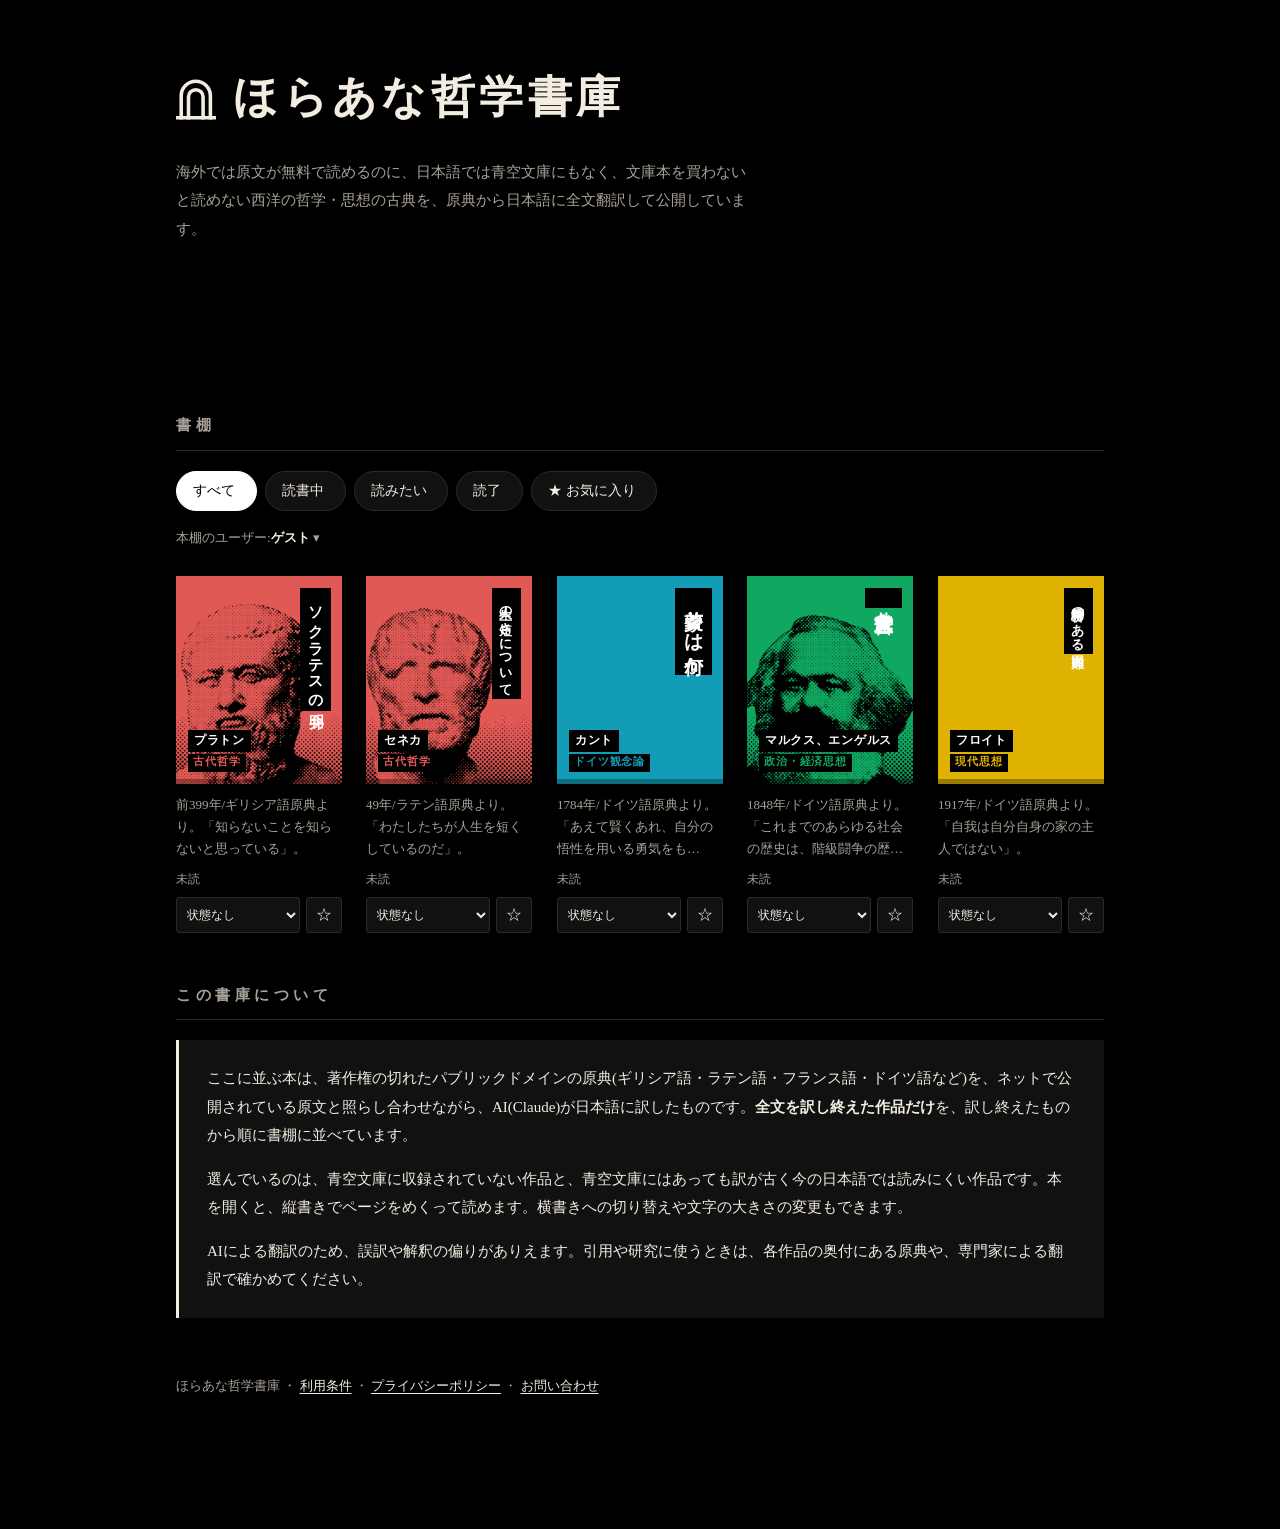
==== index.html @ 6dc2e008 "Merge pull request #27 from Dr-sakamoto/claude/publish-seneca-brevitate セネカ『人生の短さについて』(全訳)を追加" ====
<!DOCTYPE html>
<html lang="ja">

<head>
    <meta charset="UTF-8">
    <meta http-equiv="Content-Security-Policy" content="default-src 'self'; script-src 'self' https://static.cloudflareinsights.com; style-src 'self' https://fonts.googleapis.com; font-src https://fonts.gstatic.com; img-src 'self' data:; connect-src 'self' https://cloudflareinsights.com https://static.cloudflareinsights.com; object-src 'none'; base-uri 'self'; form-action 'none'">
    <meta name="referrer" content="strict-origin-when-cross-origin">
    <meta name="viewport" content="width=device-width, initial-scale=1">
    <title>ほらあな哲学書庫|西洋哲学の古典を全文日本語訳で無料公開</title>
    <meta name="description" content="カント「啓蒙とは何か」、フロイト「精神分析のある困難」など、青空文庫にない西洋哲学の古典を原典から日本語に全文翻訳して無料公開。縦書きの本のようなビューワーで読めます。">
    <link rel="canonical" href="https://dr-sakamoto.github.io/horaana-Library/">
    <meta name="google-site-verification" content="ASiyhrCDb4HAgft8TBNS8y0R8VU8Lnd_7j-2wE3U-Ko">
    <meta property="og:type" content="website">
    <meta property="og:site_name" content="ほらあな哲学書庫">
    <meta property="og:title" content="ほらあな哲学書庫|西洋哲学の古典を全文日本語訳で無料公開">
    <meta property="og:description" content="青空文庫にない西洋哲学の古典を、原典から日本語に全文翻訳して無料公開。">
    <meta property="og:url" content="https://dr-sakamoto.github.io/horaana-Library/">
    <meta property="og:locale" content="ja_JP">
    <meta property="og:image" content="https://dr-sakamoto.github.io/horaana-Library/ogp/site.png">
    <meta property="og:image:width" content="1200">
    <meta property="og:image:height" content="630">
    <meta name="twitter:card" content="summary_large_image">
    <link rel="icon" href="favicon.svg" type="image/svg+xml">
    <link rel="icon" href="favicon-32.png" sizes="32x32" type="image/png">
    <link rel="apple-touch-icon" href="apple-touch-icon.png">
    <link rel="preconnect" href="https://fonts.googleapis.com">
    <link rel="preconnect" href="https://fonts.gstatic.com" crossorigin>
    <link rel="stylesheet" href="https://fonts.googleapis.com/css2?family=Noto+Serif+JP:wght@400;700;900&display=swap">
    <link rel="stylesheet" href="site.css">
    <script type="application/ld+json">
{
  "@context": "https://schema.org",
  "@type": "CollectionPage",
  "name": "ほらあな哲学書庫",
  "description": "青空文庫にない西洋哲学の古典を、原典から日本語に全文翻訳して無料公開する書庫。",
  "url": "https://dr-sakamoto.github.io/horaana-Library/",
  "inLanguage": "ja",
  "mainEntity": {
    "@type": "ItemList",
    "itemListElement": [
      {
        "@type": "ListItem",
        "position": 1,
        "url": "https://dr-sakamoto.github.io/horaana-Library/philosophy/plato-apology.html",
        "name": "ソクラテスの弁明(全訳)/プラトン"
      },
      {
        "@type": "ListItem",
        "position": 2,
        "url": "https://dr-sakamoto.github.io/horaana-Library/philosophy/seneca-brevitate.html",
        "name": "人生の短さについて(全訳)/セネカ"
      },
      {
        "@type": "ListItem",
        "position": 3,
        "url": "https://dr-sakamoto.github.io/horaana-Library/philosophy/kant-aufklaerung.html",
        "name": "啓蒙とは何か(全訳)/カント"
      },
      {
        "@type": "ListItem",
        "position": 4,
        "url": "https://dr-sakamoto.github.io/horaana-Library/philosophy/marx-manifest.html",
        "name": "共産党宣言(全訳)/マルクス、エンゲルス"
      },
      {
        "@type": "ListItem",
        "position": 5,
        "url": "https://dr-sakamoto.github.io/horaana-Library/philosophy/freud-difficulty.html",
        "name": "精神分析のある困難(全訳)/フロイト"
      }
    ]
  }
}
    </script>
    <script src="site.js" defer></script>
    <script src="shelf.js" defer></script>
</head>

<body>

<header class="masthead">
    <h1><svg class="mark" viewBox="0 0 38 42" fill="none" stroke="currentColor" stroke-width="3.4" stroke-linecap="square" aria-hidden="true"><path d="M5 40V19a14 14 0 0 1 28 0v21"/><path d="M12 40V20a7 7 0 0 1 14 0v20"/><path d="M1 40h36"/></svg>ほらあな哲学書庫</h1>
    <p class="tagline">海外では原文が無料で読めるのに、日本語では青空文庫にもなく、文庫本を買わないと読めない西洋の哲学・思想の古典を、原典から日本語に全文翻訳して公開しています。</p>
</header>

<main class="wrap">

    <h2 class="section-title">書棚</h2>

    <div class="profile-bar" id="profile-bar">
        <div class="continue" id="continue" hidden>
            <span class="continue-label">読みかけ</span>
            <a class="continue-link" id="continue-link" href="#"></a>
        </div>
        <div class="filter-row" role="group" aria-label="本棚の絞り込み">
            <button type="button" data-filter="all" aria-pressed="true">すべて<span class="count"></span></button>
            <button type="button" data-filter="reading" aria-pressed="false">読書中<span class="count"></span></button>
            <button type="button" data-filter="want" aria-pressed="false">読みたい<span class="count"></span></button>
            <button type="button" data-filter="done" aria-pressed="false">読了<span class="count"></span></button>
            <button type="button" data-filter="fav" aria-pressed="false">★ お気に入り<span class="count"></span></button>
        </div>
        <details class="profile-box" id="profile-box">
            <summary>本棚のユーザー:<b id="profile-current">ゲスト</b></summary>
            <div class="profile-panel">
                <div class="profile-row">
                    <label for="profile-select">切り替え</label>
                    <select id="profile-select"></select>
                </div>
                <form class="profile-row" id="profile-form">
                    <label for="profile-name">名前</label>
                    <input id="profile-name" type="text" maxlength="20" autocomplete="off" placeholder="20文字まで">
                    <button type="submit" id="profile-add">新しく追加</button>
                    <button type="button" id="profile-rename">今のユーザーの名前にする</button>
                </form>
                <div class="profile-row">
                    <button type="button" id="profile-delete" class="danger" hidden>このユーザーを削除</button>
                </div>
                <p class="profile-note">家族などで端末を共有するときに、人ごとに本棚(読書状態・お気に入り・読んだ位置)を分けられます。記録はこの端末のブラウザにだけ保存され、サーバーには送られません。</p>
            </div>
        </details>
    </div>

    <ul class="shelf">
        <!-- ここから自動生成(_tools/build.mjs) -->
        <li data-book="philosophy/plato-apology.html">
            <a class="book-cover" href="philosophy/plato-apology.html" data-cover="plato-apology">
                <span class="title">ソクラテスの弁明</span>
                <span class="foot">
                    <span class="author">プラトン</span>
                    <span class="genre">古代哲学</span>
                </span>
                <span class="progress-bar" aria-hidden="true"></span>
            </a>
            <div class="book-info">前399年/ギリシア語原典より。「知らないことを知らないと思っている」。</div>
            <div class="book-meta">
                <span class="progress-text">未読</span>
                <select class="status-select" aria-label="「ソクラテスの弁明」の読書状態">
                    <option value="">状態なし</option>
                    <option value="want">読みたい</option>
                    <option value="reading">読書中</option>
                    <option value="done">読了</option>
                </select>
                <button type="button" class="fav-btn" aria-pressed="false" aria-label="「ソクラテスの弁明」をお気に入りにする">☆</button>
            </div>
        </li>
        <li data-book="philosophy/seneca-brevitate.html">
            <a class="book-cover" href="philosophy/seneca-brevitate.html" data-cover="seneca-brevitate">
                <span class="title">人生の短さについて</span>
                <span class="foot">
                    <span class="author">セネカ</span>
                    <span class="genre">古代哲学</span>
                </span>
                <span class="progress-bar" aria-hidden="true"></span>
            </a>
            <div class="book-info">49年/ラテン語原典より。「わたしたちが人生を短くしているのだ」。</div>
            <div class="book-meta">
                <span class="progress-text">未読</span>
                <select class="status-select" aria-label="「人生の短さについて」の読書状態">
                    <option value="">状態なし</option>
                    <option value="want">読みたい</option>
                    <option value="reading">読書中</option>
                    <option value="done">読了</option>
                </select>
                <button type="button" class="fav-btn" aria-pressed="false" aria-label="「人生の短さについて」をお気に入りにする">☆</button>
            </div>
        </li>
        <li data-book="philosophy/kant-aufklaerung.html">
            <a class="book-cover" href="philosophy/kant-aufklaerung.html" data-cover="kant-aufklaerung">
                <span class="title">啓蒙とは何か</span>
                <span class="foot">
                    <span class="author">カント</span>
                    <span class="genre">ドイツ観念論</span>
                </span>
                <span class="progress-bar" aria-hidden="true"></span>
            </a>
            <div class="book-info">1784年/ドイツ語原典より。「あえて賢くあれ、自分の悟性を用いる勇気をもて」。</div>
            <div class="book-meta">
                <span class="progress-text">未読</span>
                <select class="status-select" aria-label="「啓蒙とは何か」の読書状態">
                    <option value="">状態なし</option>
                    <option value="want">読みたい</option>
                    <option value="reading">読書中</option>
                    <option value="done">読了</option>
                </select>
                <button type="button" class="fav-btn" aria-pressed="false" aria-label="「啓蒙とは何か」をお気に入りにする">☆</button>
            </div>
        </li>
        <li data-book="philosophy/marx-manifest.html">
            <a class="book-cover" href="philosophy/marx-manifest.html" data-cover="marx-manifest">
                <span class="title">共産党宣言</span>
                <span class="foot">
                    <span class="author">マルクス、エンゲルス</span>
                    <span class="genre">政治・経済思想</span>
                </span>
                <span class="progress-bar" aria-hidden="true"></span>
            </a>
            <div class="book-info">1848年/ドイツ語原典より。「これまでのあらゆる社会の歴史は、階級闘争の歴史である」。</div>
            <div class="book-meta">
                <span class="progress-text">未読</span>
                <select class="status-select" aria-label="「共産党宣言」の読書状態">
                    <option value="">状態なし</option>
                    <option value="want">読みたい</option>
                    <option value="reading">読書中</option>
                    <option value="done">読了</option>
                </select>
                <button type="button" class="fav-btn" aria-pressed="false" aria-label="「共産党宣言」をお気に入りにする">☆</button>
            </div>
        </li>
        <li data-book="philosophy/freud-difficulty.html">
            <a class="book-cover" href="philosophy/freud-difficulty.html" data-cover="freud-difficulty">
                <span class="title">精神分析のある困難</span>
                <span class="foot">
                    <span class="author">フロイト</span>
                    <span class="genre">現代思想</span>
                </span>
                <span class="progress-bar" aria-hidden="true"></span>
            </a>
            <div class="book-info">1917年/ドイツ語原典より。「自我は自分自身の家の主人ではない」。</div>
            <div class="book-meta">
                <span class="progress-text">未読</span>
                <select class="status-select" aria-label="「精神分析のある困難」の読書状態">
                    <option value="">状態なし</option>
                    <option value="want">読みたい</option>
                    <option value="reading">読書中</option>
                    <option value="done">読了</option>
                </select>
                <button type="button" class="fav-btn" aria-pressed="false" aria-label="「精神分析のある困難」をお気に入りにする">☆</button>
            </div>
        </li>
        <!-- ここまで自動生成 -->
    </ul>
    <p class="shelf-empty" id="shelf-empty" hidden>この条件に合う本はまだありません。<button type="button" id="shelf-show-all">すべての本を表示</button></p>

    <h2 class="section-title">この書庫について</h2>
    <div class="about">
        <p>ここに並ぶ本は、著作権の切れたパブリックドメインの原典(ギリシア語・ラテン語・フランス語・ドイツ語など)を、ネットで公開されている原文と照らし合わせながら、AI(Claude)が日本語に訳したものです。<b>全文を訳し終えた作品だけ</b>を、訳し終えたものから順に書棚に並べています。</p>
        <p>選んでいるのは、青空文庫に収録されていない作品と、青空文庫にはあっても訳が古く今の日本語では読みにくい作品です。本を開くと、縦書きでページをめくって読めます。横書きへの切り替えや文字の大きさの変更もできます。</p>
        <p>AIによる翻訳のため、誤訳や解釈の偏りがありえます。引用や研究に使うときは、各作品の奥付にある原典や、専門家による翻訳で確かめてください。</p>
    </div>

</main>

<footer>
    ほらあな哲学書庫 ・ <a href="terms.html">利用条件</a> ・ <a href="privacy.html">プライバシーポリシー</a> ・ <a href="contact.html">お問い合わせ</a>
</footer>

</body>

</html>
---- site.css ----
/* ===== ほらあな哲学書庫 トップページ =====
   トンマナは YouTube のサムネイル・動画と共通(非公開リポジトリの docs/YOUTUBE.md):
   黒地・生成りの文字・ジャンルごとの差し色・網点・Noto Serif JP(仮名と約物を詰める)。
   網点の絵(art/*.png)は「黒の濃さ」だけの画像で、色はここで付ける。作り方は非公開リポジトリの
   studio/thumb/make_site_art.py(サムネイルと同じ道具で描く)。
   サイトは黒地の1テーマだけにする(読む画面 philosophy/reader.css は読みやすさ優先で別)。 */

:root {
    --desk: #000;          /* 地 */
    --paper: #111;         /* 囲み */
    --ink: #f3ede1;        /* 文字(生成り) */
    --ink-soft: #a8a197;   /* 補助の文字 */
    --accent: #fff;        /* 強調(白) */
    --line: #2a2a2a;
    --black: #000;
    color-scheme: dark;
}

* { box-sizing: border-box; }

body {
    margin: 0;
    overflow-x: clip;      /* 見出しの下の粒の帯を画面の幅いっぱいに広げるため */
    background: var(--desk);
    color: var(--ink);
    font-family: "Noto Serif JP", "Hiragino Mincho ProN", "Yu Mincho", serif;
    font-feature-settings: "palt" 1;
    line-height: 1.9;
}

a { color: var(--ink); text-decoration-thickness: 1px; text-underline-offset: .2em; }
a:hover, a:focus-visible { color: var(--accent); }

.wrap {
    max-width: 960px;
    margin: 0 auto;
    padding: 0 16px;
}

/* --- 見出し:左上にマークと書庫名 --- */
.masthead {
    max-width: 960px;
    margin: 0 auto;
    padding: 56px 16px 120px;
    margin-bottom: 28px;
    position: relative;
}

/* 見出しの下の粒の帯:細かい点が下から上へ小さくなって消える(古びた印刷・砂ぼこり)。
   サムネイル・動画の「地の粒」と同じ作り。画像を mask にして、生成りで薄く塗る */
.masthead::after,
footer::after {
    content: "";
    position: absolute;
    left: 50%;
    bottom: 0;
    width: 100vw;
    height: 110px;
    transform: translateX(-50%);
    background: var(--ink);
    opacity: .34;
    -webkit-mask: url(art/dust.png) center bottom / auto 100% no-repeat;
    mask: url(art/dust.png) center bottom / auto 100% no-repeat;
    pointer-events: none;
}

.masthead h1 {
    display: flex;
    align-items: center;
    gap: .4em;
    font-size: clamp(28px, 6vw, 44px);
    letter-spacing: .1em;
    margin: 0;
    font-weight: 900;
}

.masthead h1 .mark { width: .9em; height: 1em; flex: none; }

.masthead .tagline {
    margin: 18px 0 0;
    max-width: 38em;
    color: var(--ink-soft);
    font-size: 15px;
}

/* --- 書棚 --- */
.section-title {
    font-size: 15px;
    font-weight: 700;
    letter-spacing: .3em;
    color: var(--ink-soft);
    margin: 48px 0 20px;
    padding-bottom: 10px;
    border-bottom: 1px solid var(--line);
}

.shelf {
    display: grid;
    grid-template-columns: repeat(auto-fill, minmax(160px, 1fr));
    gap: 40px 24px;
    padding: 0;
    margin: 0;
    list-style: none;
}

/* 1冊ぶんの枠。表紙の中の字は、この枠の幅(cqw = 幅の1%)に合わせて縮む。
   そのため、画面の幅や題名・著者名の長さが変わっても表紙の組みが崩れない。
   下の操作欄は枠の底にそろえる(紹介文の長さが違っても、横に並ぶ本の操作欄の高さがそろう) */
.shelf li {
    min-width: 0;
    container-type: inline-size;
    display: flex;
    flex-direction: column;
}

/* 表紙:ジャンルの差し色の地に、著者の肖像の網点と下からの粒(黒)。作品名は黒い箱に白。
   サムネイルの案1(色面)と同じ組み。肖像の絵は作品ごとに下の自動生成の所で指定する。
   肖像がまだ無い作品は、粒だけの絵(art/dust-cover.png)になる。
   組み:右上に題名(縦書き1列)、左下に著者名とジャンル。どちらも位置を固定し、
   字の大きさを字数(--len・--alen・--glen。build.mjs が書く)と表紙の幅から決めるので、
   題名が2列に折れたり、著者名の札が折り返して題名に重なったりしない */
.book-cover {
    display: block;
    aspect-ratio: 4 / 5;
    color: var(--black);
    text-decoration: none;
    background-color: var(--cover, #438af1);
    background-image: url(art/dust-cover.png);
    background-size: cover;
    background-position: center bottom;
    background-repeat: no-repeat;
    position: relative;
    overflow: hidden;
    transition: transform .2s;
    --len: 6;
    --alen: 5;
    --glen: 6;
    --pad: 7cqw;
}

.book-cover:hover,
.book-cover:focus-visible {
    transform: translateY(-4px);
    color: var(--black);
}

/* 題名:縦書き1列。字の高さの合計が表紙の上側(約72cqw)に収まる大きさにする。短い題名は 11.5cqw で頭打ち */
.book-cover .title {
    position: absolute;
    top: var(--pad);
    right: var(--pad);
    writing-mode: vertical-rl;
    white-space: nowrap;
    font-size: 17px;
    font-size: min(11.5cqw, calc(72cqw / var(--len)));
    font-weight: 900;
    letter-spacing: .04em;
    line-height: 1.3;
    padding: 5cqw 3.5cqw;
    background: var(--black);
    color: #fff;
}

.book-cover .foot {
    position: absolute;
    left: var(--pad);
    right: var(--pad);
    bottom: var(--pad);
    display: flex;
    flex-direction: column;
    align-items: flex-start;
    gap: 1.5cqw;
    line-height: 1.4;
}

/* 著者名は黒い札に白(後ろの網点と粒に埋もれないように)。1行のまま、表紙の幅に収まる大きさにする */
.book-cover .author {
    max-width: 100%;
    white-space: nowrap;
    padding: .15em .5em .2em;
    background: var(--black);
    color: #fff;
    font-size: 12px;
    font-size: min(7.5cqw, calc(86cqw / (var(--alen) * 1.06 + 1)));
    font-weight: 700;
    letter-spacing: .06em;
}

/* ジャンル名。色だけに頼らず文字でも伝える */
/* 著者名と同じく黒い札に載せる(後ろの網点と粒に埋もれないように)。字は表紙の色 */
.book-cover .genre {
    max-width: 100%;
    white-space: nowrap;
    padding: .1em .5em .2em;
    background: var(--black);
    color: var(--cover, #fff);
    font-size: 10px;
    font-size: min(6.4cqw, calc(86cqw / (var(--glen) * 1.08 + 1)));
    font-weight: 700;
    letter-spacing: .08em;
}

/* 紹介文は3行まで(長いと操作欄の位置が本ごとにずれるので) */
.book-info {
    margin-top: 10px;
    font-size: 13px;
    line-height: 1.7;
    color: var(--ink-soft);
    display: -webkit-box;
    -webkit-box-orient: vertical;
    -webkit-line-clamp: 3;
    line-clamp: 3;
    overflow: hidden;
}

/* --- この書庫について --- */
.about {
    background: var(--paper);
    border-left: 3px solid var(--ink);
    padding: 24px 28px;
    font-size: 15px;
}

.about p {
    margin: 0 0 1em;
}

.about p:last-child {
    margin-bottom: 0;
}

footer {
    max-width: 960px;
    margin: 0 auto;
    color: var(--ink-soft);
    font-size: 13px;
    padding: 56px 16px 130px;
    position: relative;
}

@media (max-width: 600px) {
    .masthead { padding: 40px 16px 96px; }
    .masthead::after, footer::after { height: 80px; }
    .shelf { grid-template-columns: repeat(2, 1fr); gap: 28px 14px; }
    .about { padding: 18px 20px; }
}

/* --- お問い合わせ --- */
.about ul { margin: 0 0 1em; padding-left: 1.4em; }

.contact-action { text-align: center; margin: 1.5em 0; }

.button {
    display: inline-block;
    padding: 10px 28px;
    border-radius: 3px;
    background: var(--accent);
    color: var(--black);
    text-decoration: none;
    letter-spacing: .1em;
}

.button:hover, .button:focus-visible { opacity: .88; }
/* インラインの style 属性は CSP で止まるので、ここにまとめる */
.home-link { color: inherit; text-decoration: none; display: flex; align-items: center; gap: .4em; }
.align-right { text-align: right; }

/* 表紙の色。_works/works.json の genre(genres の色)から作る */
/* ここから自動生成(_tools/build.mjs) */
.book-cover[data-cover="plato-apology"] { --cover: #e15955; --len: 8; --alen: 4; --glen: 4; background-image: url(art/plato-cover.png); }
.book-cover[data-cover="seneca-brevitate"] { --cover: #e15955; --len: 9; --alen: 3; --glen: 4; background-image: url(art/seneca-cover.png); }
.book-cover[data-cover="kant-aufklaerung"] { --cover: #139cb6; --len: 6; --alen: 3; --glen: 6; background-image: url(art/kant-cover.png); }
.book-cover[data-cover="marx-manifest"] { --cover: #10a760; --len: 5; --alen: 10; --glen: 7; background-image: url(art/marx-cover.png); }
.book-cover[data-cover="freud-difficulty"] { --cover: #dfb100; --len: 9; --alen: 4; --glen: 4; background-image: url(art/freud-cover.png); }
/* ここまで自動生成 */

/* --- ユーザー別の本棚 --- */
.profile-bar { margin: 0 0 24px; font-size: 14px; }
.profile-bar select,
.profile-bar button,
.profile-bar input,
.shelf-empty button,
.book-meta select,
.book-meta button {
    font: inherit;
    color: var(--ink);
    background: var(--paper);
    border: 1px solid var(--line);
    border-radius: 3px;
    padding: 6px 12px;
    cursor: pointer;
}
.profile-bar input { cursor: text; min-width: 0; flex: 1 1 10em; }
.profile-bar button[hidden] { display: none; }
.profile-bar button:hover, .book-meta button:hover, .shelf-empty button:hover { border-color: var(--ink-soft); }

/* 読みかけの本へのいちばん近い入口 */
.continue {
    display: flex;
    align-items: center;
    gap: 12px;
    margin-bottom: 16px;
    padding: 12px 16px;
    background: var(--paper);
    border-left: 3px solid var(--ink);
}
.continue[hidden] { display: none; }
.continue-label { flex: none; font-size: 12px; letter-spacing: .2em; color: var(--ink-soft); }
.continue-link { font-weight: 700; text-decoration: none; }
.continue-link::after { content: " →"; }
.continue-link:hover { text-decoration: underline; }

/* 絞り込み:1行に並べ、狭い画面では横にすべらせる(折り返して段がずれないように) */
.filter-row {
    display: flex;
    gap: 8px;
    overflow-x: auto;
    scrollbar-width: none;
    margin: 0 -16px 12px;
    padding: 0 16px 2px;
}
.filter-row::-webkit-scrollbar { display: none; }
.filter-row button { flex: none; border-radius: 999px; padding: 6px 16px; }
.filter-row button[aria-pressed="true"] { background: var(--accent); color: var(--black); border-color: var(--accent); }
.filter-row .count { margin-left: .4em; font-size: 12px; opacity: .65; }

/* ユーザーの管理はたまにしか使わないので、たたんでおく */
.profile-box summary {
    display: inline-block;
    cursor: pointer;
    color: var(--ink-soft);
    font-size: 13px;
    list-style: none;
}
.profile-box summary::-webkit-details-marker { display: none; }
.profile-box summary::after { content: " ▾"; }
.profile-box[open] summary::after { content: " ▴"; }
.profile-box summary b { color: var(--ink); font-weight: 700; }
.profile-panel {
    margin-top: 10px;
    padding: 16px;
    background: var(--paper);
    border: 1px solid var(--line);
}
.profile-row { display: flex; flex-wrap: wrap; gap: 8px; align-items: center; margin: 0 0 12px; }
.profile-row label { flex: none; width: 4.5em; color: var(--ink-soft); font-size: 13px; }
.profile-row .danger { color: #ff8a80; }
.profile-note { margin: 0; color: var(--ink-soft); font-size: 12px; line-height: 1.7; }
.shelf li[hidden] { display: none; }
.shelf-empty { color: var(--ink-soft); text-align: center; margin: 16px 0 0; }
.shelf-empty[hidden] { display: none; }
.shelf-empty button { margin-left: 8px; }

.book-cover .progress-bar {
    position: absolute;
    left: 0; right: 0; bottom: 0;
    height: 5px;
    background: rgba(0, 0, 0, .3);
}
.book-cover .progress-bar::after {
    content: "";
    display: block;
    height: 100%;
    width: var(--p, 0%);
    background: var(--black);   /* 金色だと黄色の表紙(現代思想)で見えない */
}
.book-cover.is-fav::before {
    content: "★";
    position: absolute;
    top: 4cqw; left: var(--pad);   /* 右上は題名があるので左上 */
    color: var(--black);
    font-size: 10cqw;
    line-height: 1;
}
.book-meta { display: flex; align-items: center; gap: 6px; margin-top: auto; padding-top: 8px; font-size: 12px; color: var(--ink-soft); flex-wrap: wrap; }
.book-meta .progress-text { flex: 1 1 100%; }
.book-meta select { flex: 1; min-width: 0; min-height: 36px; padding: 4px 6px; }   /* 指で押しやすい高さ */
.book-meta .fav-btn { min-width: 36px; min-height: 36px; padding: 2px 8px; font-size: 16px; line-height: 1.2; }
.book-meta .fav-btn[aria-pressed="true"] { color: #b8860b; }

/* iPhone は 16px 未満の入力欄を押すと画面が拡大されるので、狭い画面では 16px にする */
@media (max-width: 600px) {
    .profile-bar input, .profile-bar select, .book-meta select { font-size: 16px; }
}
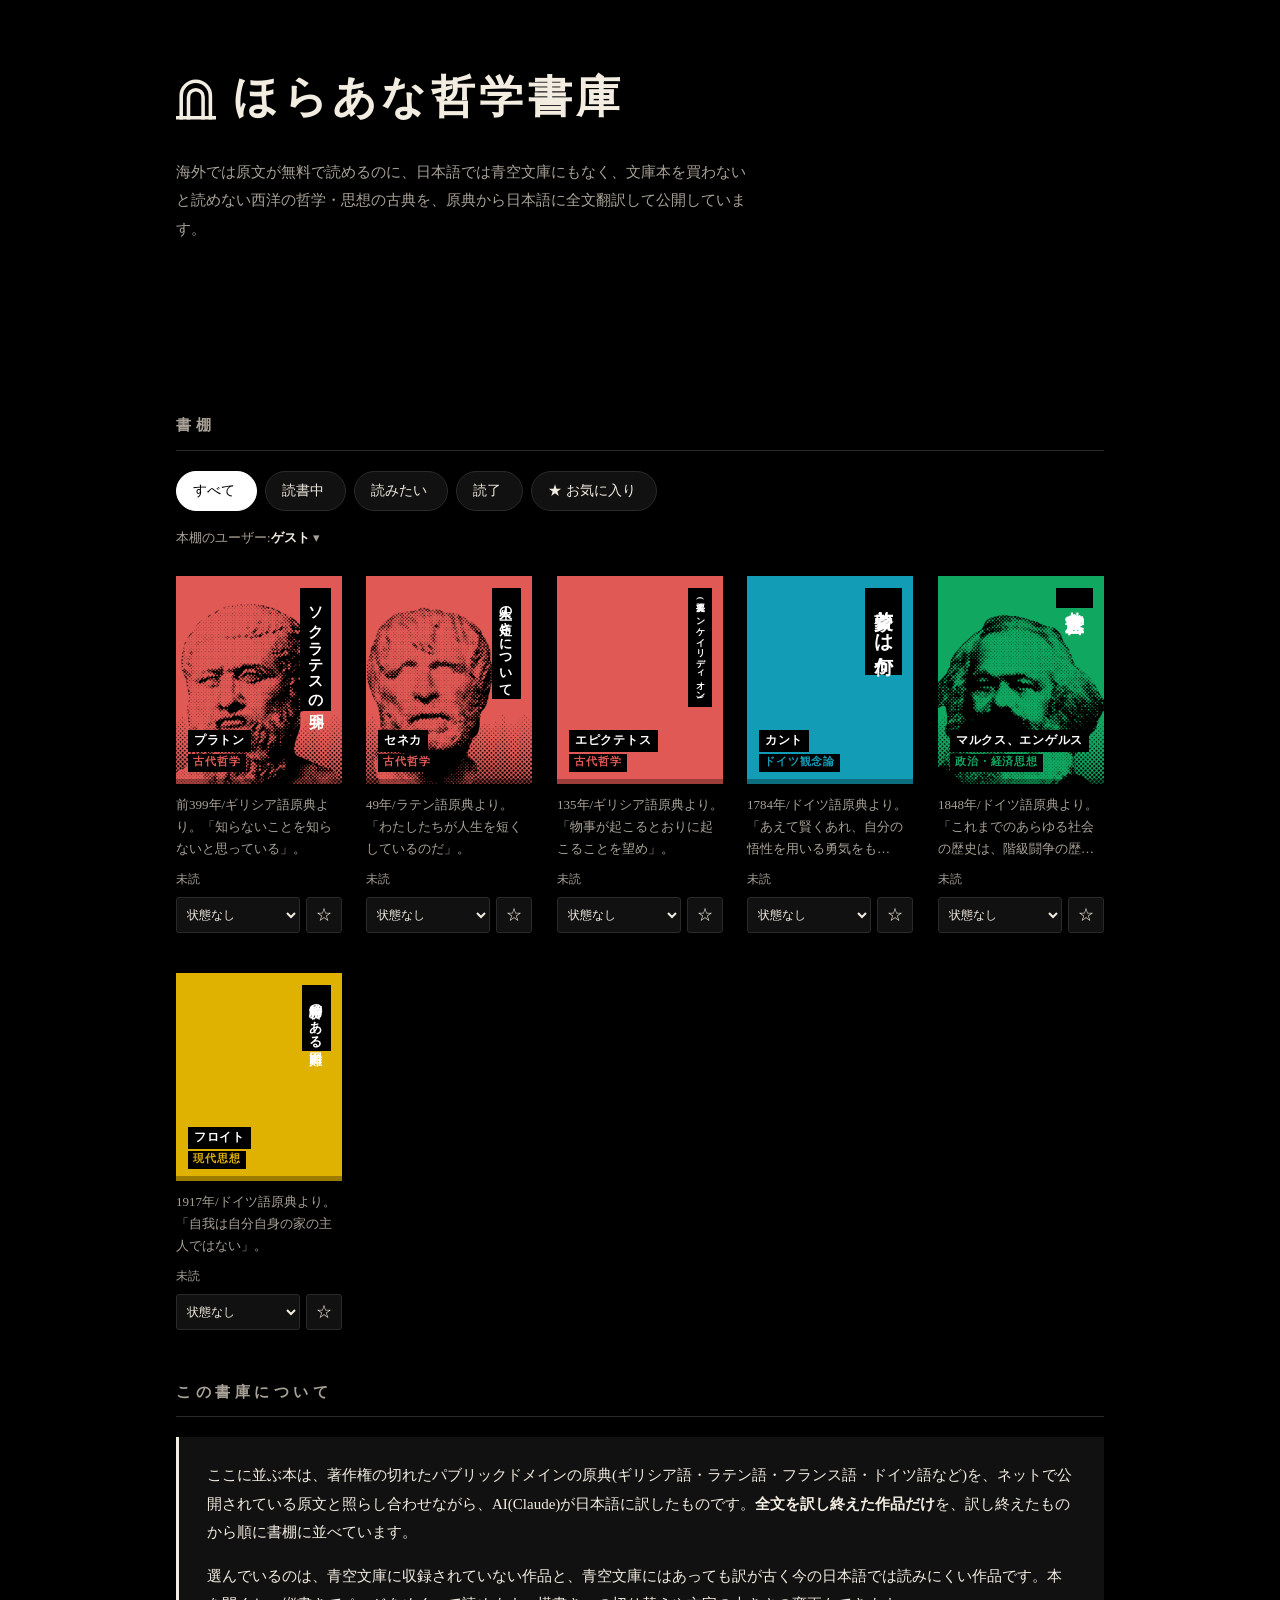
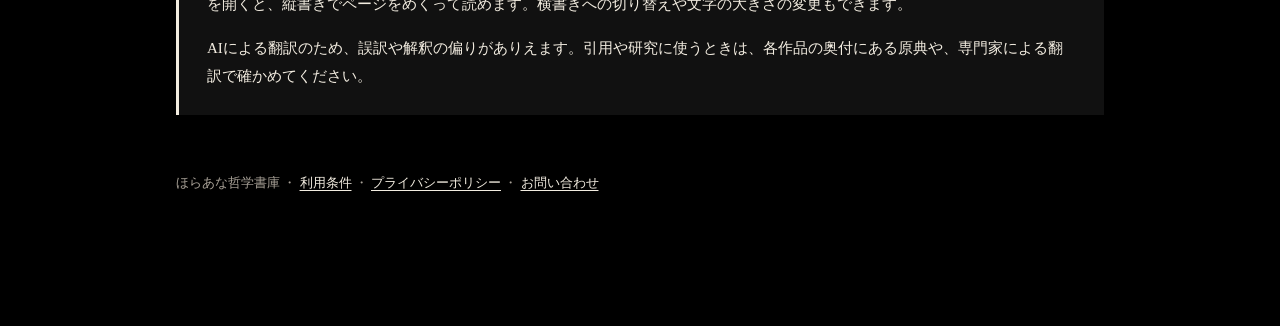
==== commit 9932cce0: "エピクテトス『提要(エンケイリディオン)』を追加(全訳) Co-Authored-By: Claude Sonnet 5.5 <noreply@anthropic.com> Claude-Sessio" ====
--- a/index.html
+++ b/index.html
@@ -53,18 +53,24 @@
       {
         "@type": "ListItem",
         "position": 3,
+        "url": "https://dr-sakamoto.github.io/horaana-Library/philosophy/epictetus-enchiridion.html",
+        "name": "提要(エンケイリディオン)(全訳)/エピクテトス"
+      },
+      {
+        "@type": "ListItem",
+        "position": 4,
         "url": "https://dr-sakamoto.github.io/horaana-Library/philosophy/kant-aufklaerung.html",
         "name": "啓蒙とは何か(全訳)/カント"
       },
       {
         "@type": "ListItem",
-        "position": 4,
+        "position": 5,
         "url": "https://dr-sakamoto.github.io/horaana-Library/philosophy/marx-manifest.html",
         "name": "共産党宣言(全訳)/マルクス、エンゲルス"
       },
       {
         "@type": "ListItem",
-        "position": 5,
+        "position": 6,
         "url": "https://dr-sakamoto.github.io/horaana-Library/philosophy/freud-difficulty.html",
         "name": "精神分析のある困難(全訳)/フロイト"
       }
@@ -164,6 +170,27 @@
                 <button type="button" class="fav-btn" aria-pressed="false" aria-label="「人生の短さについて」をお気に入りにする">☆</button>
             </div>
         </li>
+        <li data-book="philosophy/epictetus-enchiridion.html">
+            <a class="book-cover" href="philosophy/epictetus-enchiridion.html" data-cover="epictetus-enchiridion">
+                <span class="title">提要(エンケイリディオン)</span>
+                <span class="foot">
+                    <span class="author">エピクテトス</span>
+                    <span class="genre">古代哲学</span>
+                </span>
+                <span class="progress-bar" aria-hidden="true"></span>
+            </a>
+            <div class="book-info">135年/ギリシア語原典より。「物事が起こるとおりに起こることを望め」。</div>
+            <div class="book-meta">
+                <span class="progress-text">未読</span>
+                <select class="status-select" aria-label="「提要(エンケイリディオン)」の読書状態">
+                    <option value="">状態なし</option>
+                    <option value="want">読みたい</option>
+                    <option value="reading">読書中</option>
+                    <option value="done">読了</option>
+                </select>
+                <button type="button" class="fav-btn" aria-pressed="false" aria-label="「提要(エンケイリディオン)」をお気に入りにする">☆</button>
+            </div>
+        </li>
         <li data-book="philosophy/kant-aufklaerung.html">
             <a class="book-cover" href="philosophy/kant-aufklaerung.html" data-cover="kant-aufklaerung">
                 <span class="title">啓蒙とは何か</span>
--- a/site.css
+++ b/site.css
@@ -269,6 +269,7 @@
 /* ここから自動生成(_tools/build.mjs) */
 .book-cover[data-cover="plato-apology"] { --cover: #e15955; --len: 8; --alen: 4; --glen: 4; background-image: url(art/plato-cover.png); }
 .book-cover[data-cover="seneca-brevitate"] { --cover: #e15955; --len: 9; --alen: 3; --glen: 4; background-image: url(art/seneca-cover.png); }
+.book-cover[data-cover="epictetus-enchiridion"] { --cover: #e15955; --len: 13; --alen: 6; --glen: 4; }
 .book-cover[data-cover="kant-aufklaerung"] { --cover: #139cb6; --len: 6; --alen: 3; --glen: 6; background-image: url(art/kant-cover.png); }
 .book-cover[data-cover="marx-manifest"] { --cover: #10a760; --len: 5; --alen: 10; --glen: 7; background-image: url(art/marx-cover.png); }
 .book-cover[data-cover="freud-difficulty"] { --cover: #dfb100; --len: 9; --alen: 4; --glen: 4; background-image: url(art/freud-cover.png); }
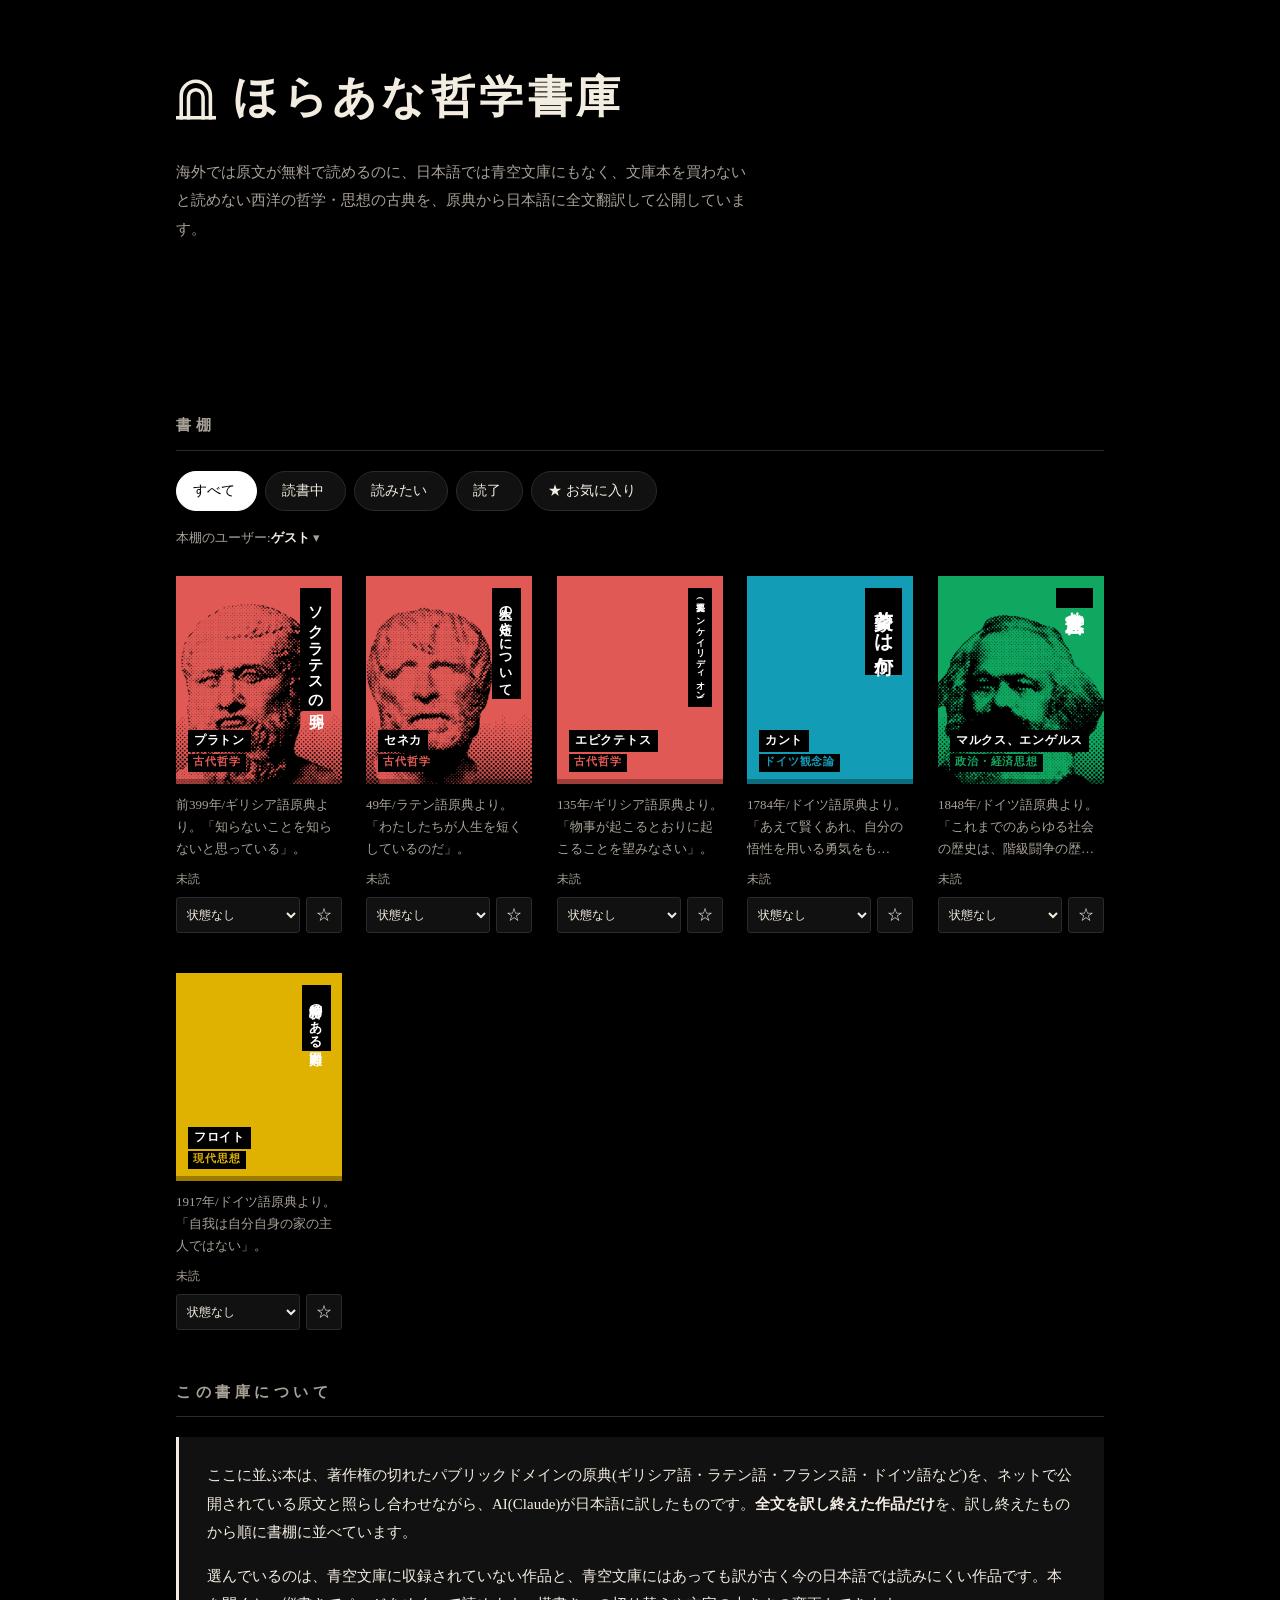
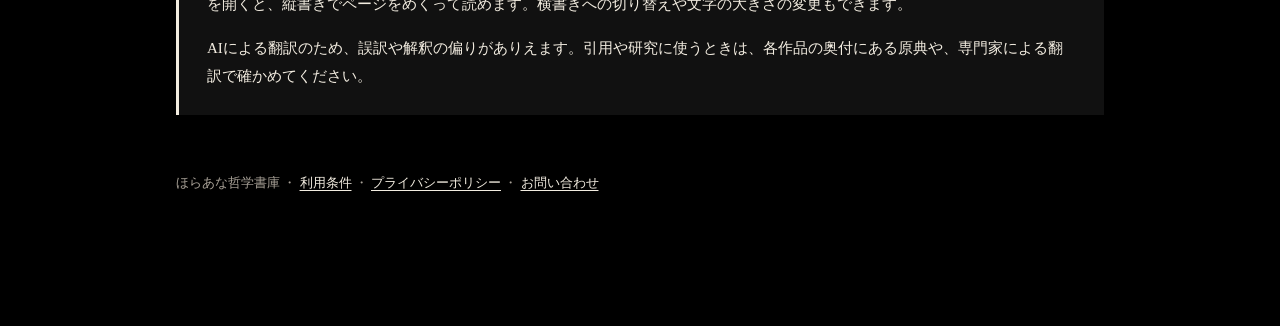
==== commit 9d68b15d: "エピクテトス『提要』の訳を改める(語りかけを「あなた」・です・ます調にそろえ、要所の訳を改める) Co-Authored-By: Claude Opus 5.5 <noreply@anthropic." ====
--- a/index.html
+++ b/index.html
@@ -179,7 +179,7 @@
                 </span>
                 <span class="progress-bar" aria-hidden="true"></span>
             </a>
-            <div class="book-info">135年/ギリシア語原典より。「物事が起こるとおりに起こることを望め」。</div>
+            <div class="book-info">135年/ギリシア語原典より。「物事が起こるとおりに起こることを望みなさい」。</div>
             <div class="book-meta">
                 <span class="progress-text">未読</span>
                 <select class="status-select" aria-label="「提要(エンケイリディオン)」の読書状態">
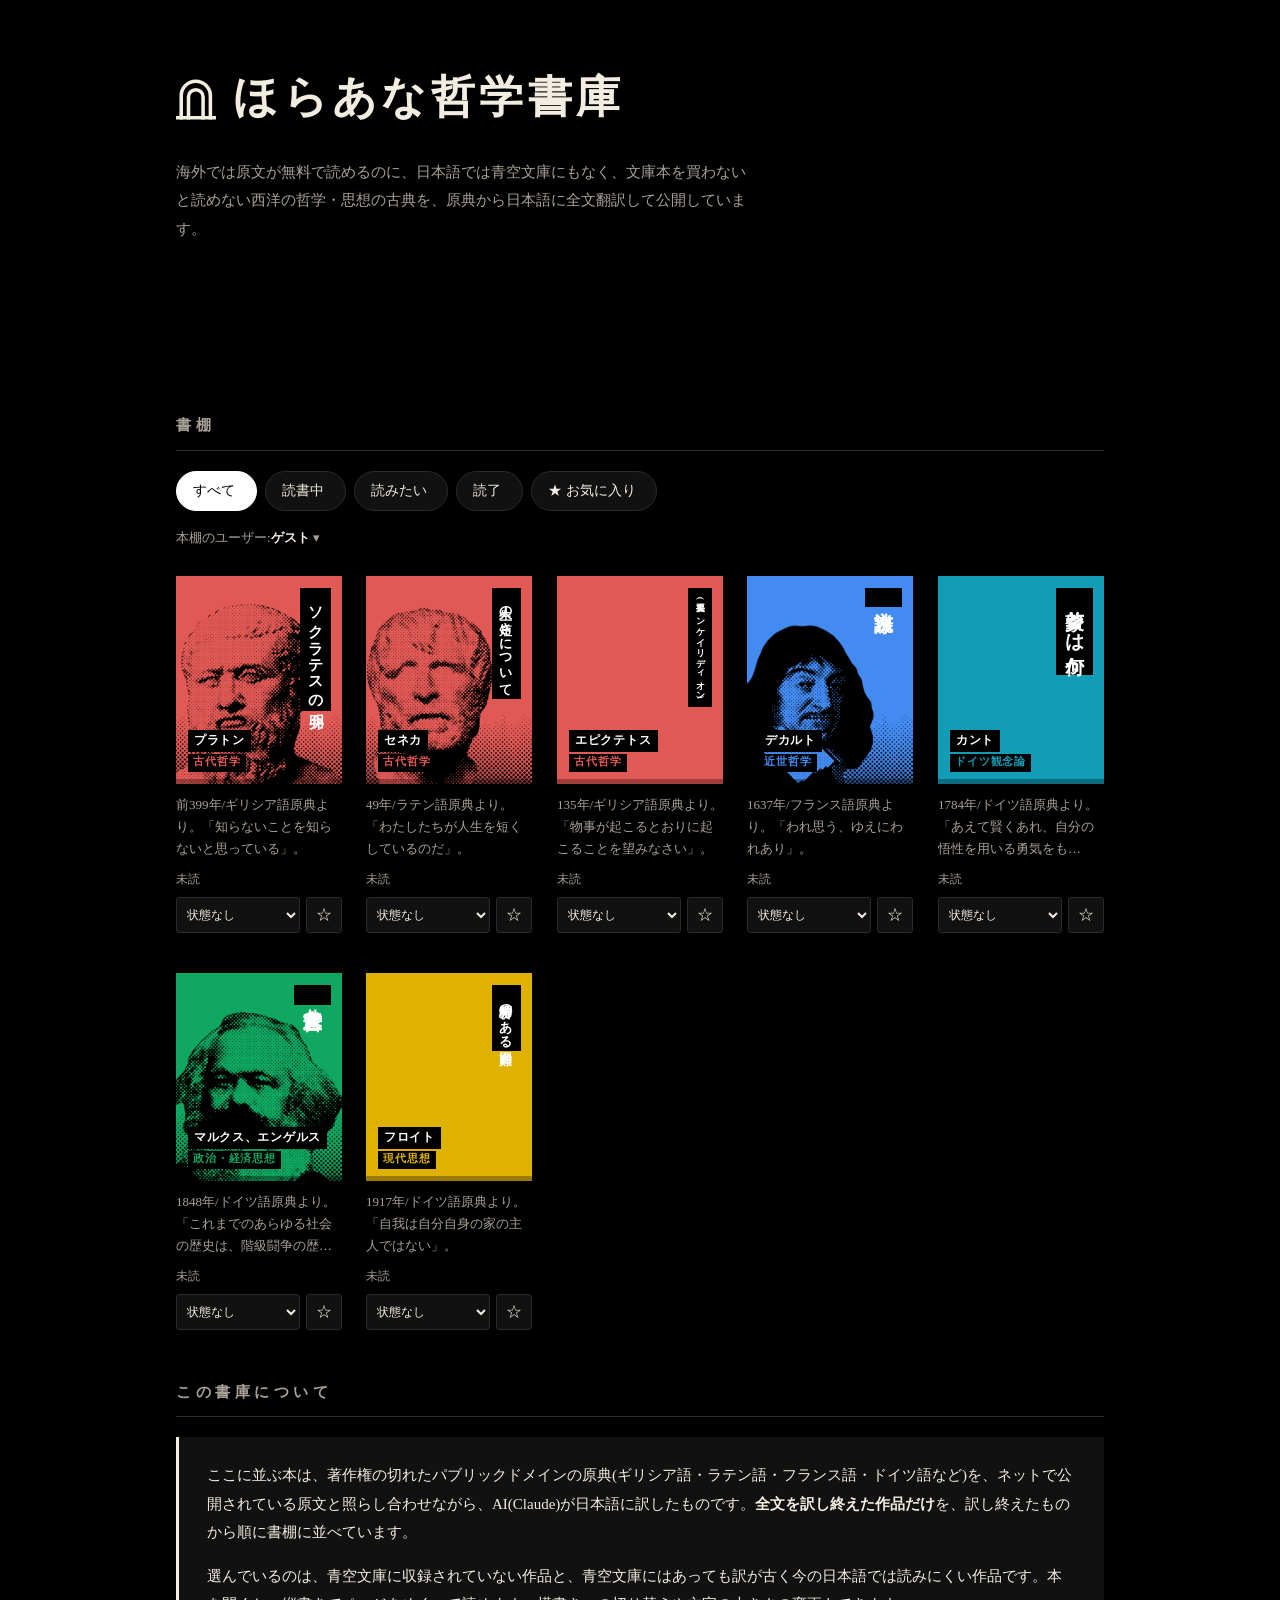
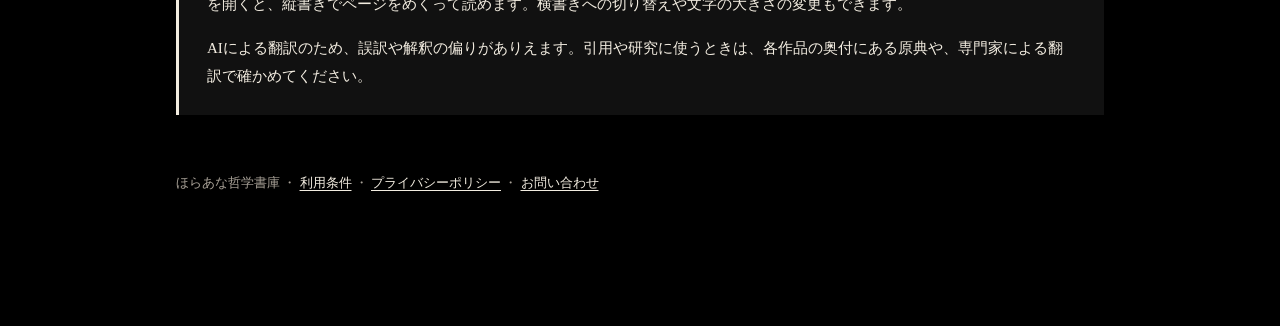
==== commit 49745f0e: "デカルト『方法序説』を追加(全訳) Co-Authored-By: Claude Opus 5.5 <noreply@anthropic.com> Claude-Session: https://cl" ====
--- a/index.html
+++ b/index.html
@@ -59,18 +59,24 @@
       {
         "@type": "ListItem",
         "position": 4,
+        "url": "https://dr-sakamoto.github.io/horaana-Library/philosophy/descartes-methode.html",
+        "name": "方法序説(全訳)/デカルト"
+      },
+      {
+        "@type": "ListItem",
+        "position": 5,
         "url": "https://dr-sakamoto.github.io/horaana-Library/philosophy/kant-aufklaerung.html",
         "name": "啓蒙とは何か(全訳)/カント"
       },
       {
         "@type": "ListItem",
-        "position": 5,
+        "position": 6,
         "url": "https://dr-sakamoto.github.io/horaana-Library/philosophy/marx-manifest.html",
         "name": "共産党宣言(全訳)/マルクス、エンゲルス"
       },
       {
         "@type": "ListItem",
-        "position": 6,
+        "position": 7,
         "url": "https://dr-sakamoto.github.io/horaana-Library/philosophy/freud-difficulty.html",
         "name": "精神分析のある困難(全訳)/フロイト"
       }
@@ -191,6 +197,27 @@
                 <button type="button" class="fav-btn" aria-pressed="false" aria-label="「提要(エンケイリディオン)」をお気に入りにする">☆</button>
             </div>
         </li>
+        <li data-book="philosophy/descartes-methode.html">
+            <a class="book-cover" href="philosophy/descartes-methode.html" data-cover="descartes-methode">
+                <span class="title">方法序説</span>
+                <span class="foot">
+                    <span class="author">デカルト</span>
+                    <span class="genre">近世哲学</span>
+                </span>
+                <span class="progress-bar" aria-hidden="true"></span>
+            </a>
+            <div class="book-info">1637年/フランス語原典より。「われ思う、ゆえにわれあり」。</div>
+            <div class="book-meta">
+                <span class="progress-text">未読</span>
+                <select class="status-select" aria-label="「方法序説」の読書状態">
+                    <option value="">状態なし</option>
+                    <option value="want">読みたい</option>
+                    <option value="reading">読書中</option>
+                    <option value="done">読了</option>
+                </select>
+                <button type="button" class="fav-btn" aria-pressed="false" aria-label="「方法序説」をお気に入りにする">☆</button>
+            </div>
+        </li>
         <li data-book="philosophy/kant-aufklaerung.html">
             <a class="book-cover" href="philosophy/kant-aufklaerung.html" data-cover="kant-aufklaerung">
                 <span class="title">啓蒙とは何か</span>
--- a/site.css
+++ b/site.css
@@ -270,6 +270,7 @@
 .book-cover[data-cover="plato-apology"] { --cover: #e15955; --len: 8; --alen: 4; --glen: 4; background-image: url(art/plato-cover.png); }
 .book-cover[data-cover="seneca-brevitate"] { --cover: #e15955; --len: 9; --alen: 3; --glen: 4; background-image: url(art/seneca-cover.png); }
 .book-cover[data-cover="epictetus-enchiridion"] { --cover: #e15955; --len: 13; --alen: 6; --glen: 4; }
+.book-cover[data-cover="descartes-methode"] { --cover: #438af1; --len: 4; --alen: 4; --glen: 4; background-image: url(art/descartes-cover.png); }
 .book-cover[data-cover="kant-aufklaerung"] { --cover: #139cb6; --len: 6; --alen: 3; --glen: 6; background-image: url(art/kant-cover.png); }
 .book-cover[data-cover="marx-manifest"] { --cover: #10a760; --len: 5; --alen: 10; --glen: 7; background-image: url(art/marx-cover.png); }
 .book-cover[data-cover="freud-difficulty"] { --cover: #dfb100; --len: 9; --alen: 4; --glen: 4; background-image: url(art/freud-cover.png); }
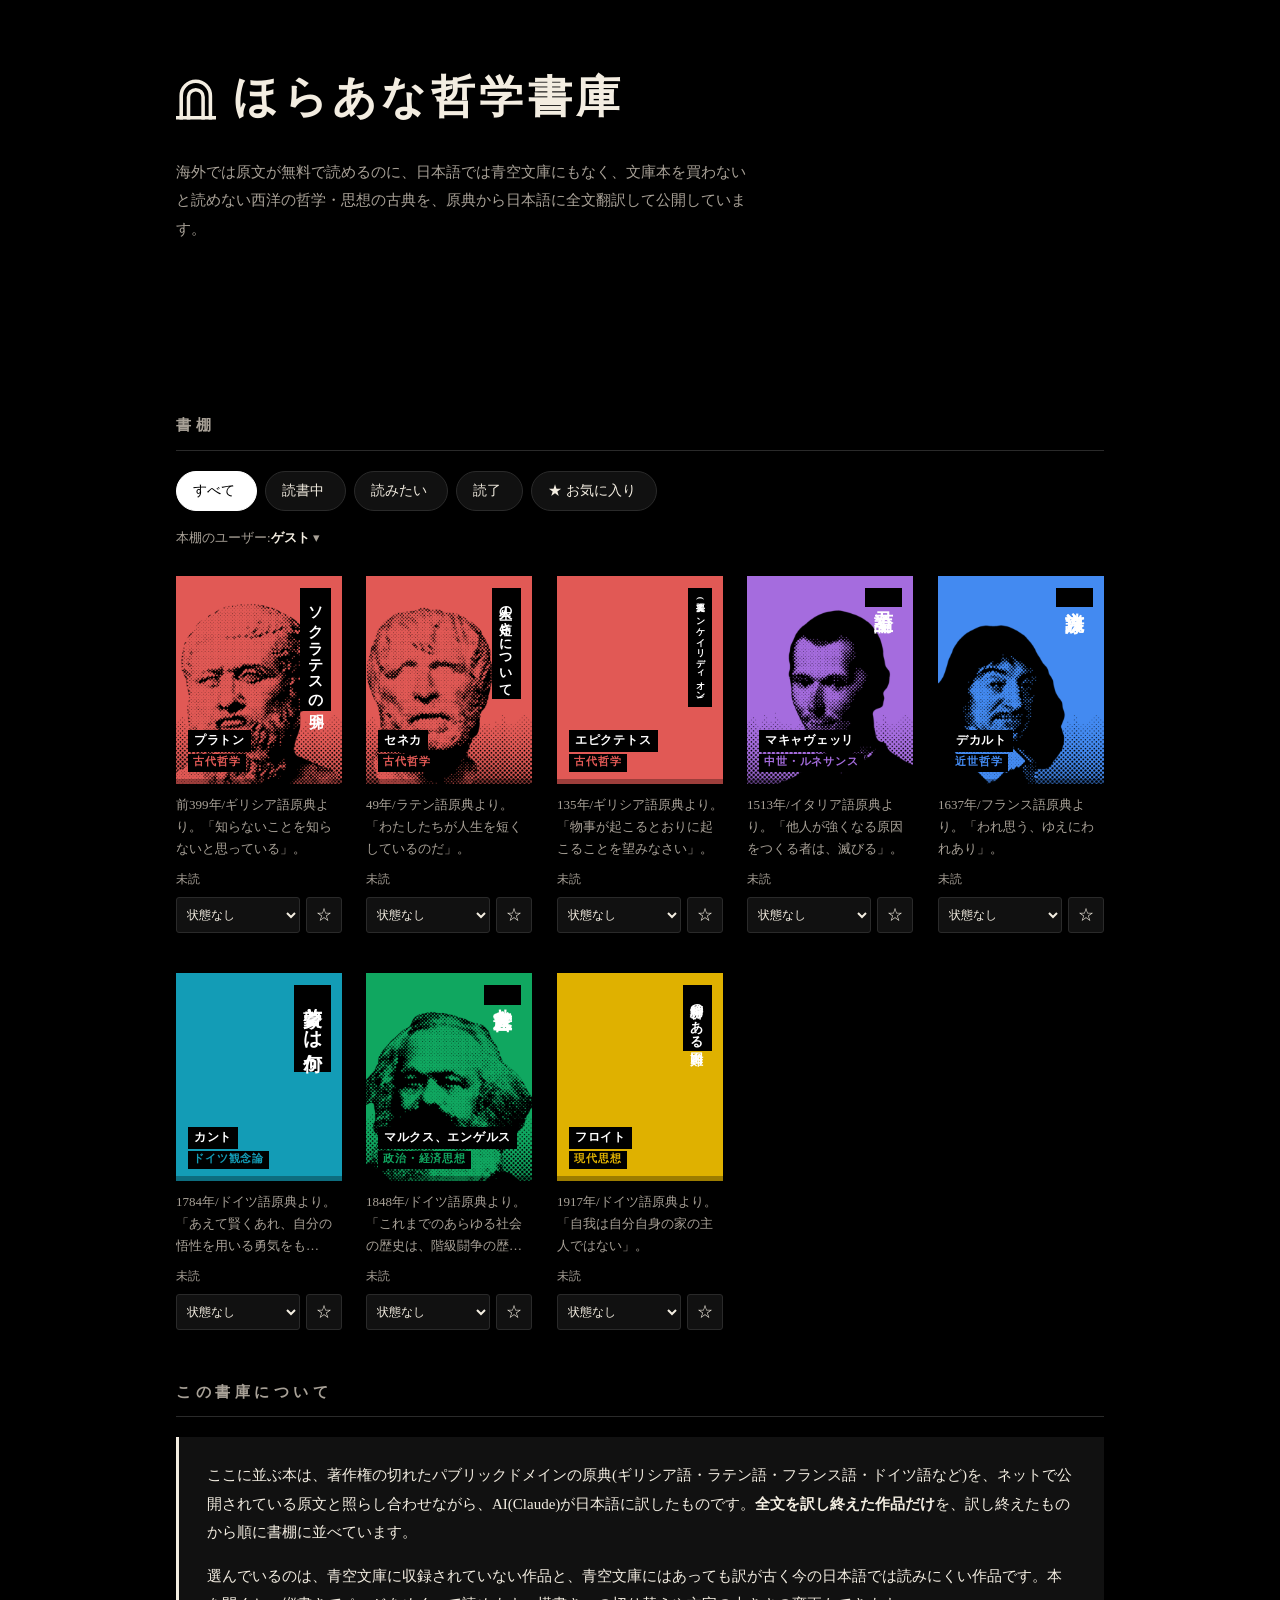
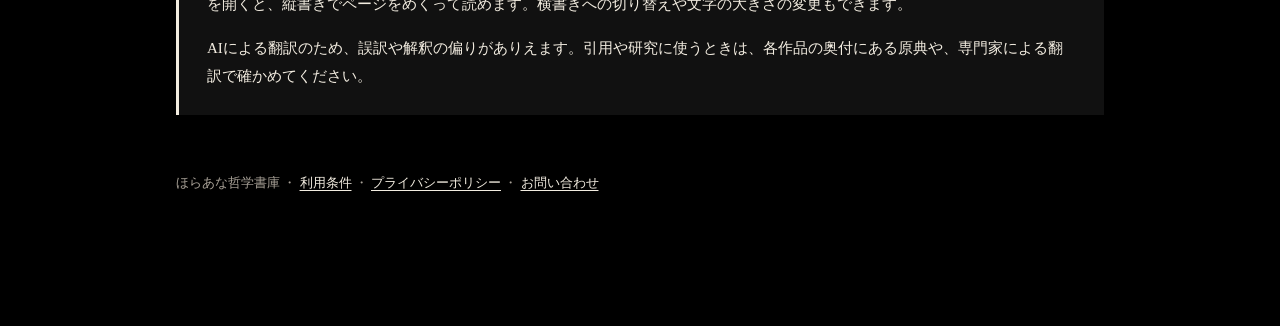
==== commit 16804449: "マキャヴェッリ『君主論』を追加(全訳) Co-Authored-By: Claude Opus 5.5 <noreply@anthropic.com> Claude-Session: https://" ====
--- a/index.html
+++ b/index.html
@@ -59,24 +59,30 @@
       {
         "@type": "ListItem",
         "position": 4,
+        "url": "https://dr-sakamoto.github.io/horaana-Library/philosophy/machiavelli-principe.html",
+        "name": "君主論(全訳)/マキャヴェッリ"
+      },
+      {
+        "@type": "ListItem",
+        "position": 5,
         "url": "https://dr-sakamoto.github.io/horaana-Library/philosophy/descartes-methode.html",
         "name": "方法序説(全訳)/デカルト"
       },
       {
         "@type": "ListItem",
-        "position": 5,
+        "position": 6,
         "url": "https://dr-sakamoto.github.io/horaana-Library/philosophy/kant-aufklaerung.html",
         "name": "啓蒙とは何か(全訳)/カント"
       },
       {
         "@type": "ListItem",
-        "position": 6,
+        "position": 7,
         "url": "https://dr-sakamoto.github.io/horaana-Library/philosophy/marx-manifest.html",
         "name": "共産党宣言(全訳)/マルクス、エンゲルス"
       },
       {
         "@type": "ListItem",
-        "position": 7,
+        "position": 8,
         "url": "https://dr-sakamoto.github.io/horaana-Library/philosophy/freud-difficulty.html",
         "name": "精神分析のある困難(全訳)/フロイト"
       }
@@ -197,6 +203,27 @@
                 <button type="button" class="fav-btn" aria-pressed="false" aria-label="「提要(エンケイリディオン)」をお気に入りにする">☆</button>
             </div>
         </li>
+        <li data-book="philosophy/machiavelli-principe.html">
+            <a class="book-cover" href="philosophy/machiavelli-principe.html" data-cover="machiavelli-principe">
+                <span class="title">君主論</span>
+                <span class="foot">
+                    <span class="author">マキャヴェッリ</span>
+                    <span class="genre">中世・ルネサンス</span>
+                </span>
+                <span class="progress-bar" aria-hidden="true"></span>
+            </a>
+            <div class="book-info">1513年/イタリア語原典より。「他人が強くなる原因をつくる者は、滅びる」。</div>
+            <div class="book-meta">
+                <span class="progress-text">未読</span>
+                <select class="status-select" aria-label="「君主論」の読書状態">
+                    <option value="">状態なし</option>
+                    <option value="want">読みたい</option>
+                    <option value="reading">読書中</option>
+                    <option value="done">読了</option>
+                </select>
+                <button type="button" class="fav-btn" aria-pressed="false" aria-label="「君主論」をお気に入りにする">☆</button>
+            </div>
+        </li>
         <li data-book="philosophy/descartes-methode.html">
             <a class="book-cover" href="philosophy/descartes-methode.html" data-cover="descartes-methode">
                 <span class="title">方法序説</span>
--- a/site.css
+++ b/site.css
@@ -270,6 +270,7 @@
 .book-cover[data-cover="plato-apology"] { --cover: #e15955; --len: 8; --alen: 4; --glen: 4; background-image: url(art/plato-cover.png); }
 .book-cover[data-cover="seneca-brevitate"] { --cover: #e15955; --len: 9; --alen: 3; --glen: 4; background-image: url(art/seneca-cover.png); }
 .book-cover[data-cover="epictetus-enchiridion"] { --cover: #e15955; --len: 13; --alen: 6; --glen: 4; }
+.book-cover[data-cover="machiavelli-principe"] { --cover: #a56cde; --len: 3; --alen: 7; --glen: 8; background-image: url(art/machiavelli-cover.png); }
 .book-cover[data-cover="descartes-methode"] { --cover: #438af1; --len: 4; --alen: 4; --glen: 4; background-image: url(art/descartes-cover.png); }
 .book-cover[data-cover="kant-aufklaerung"] { --cover: #139cb6; --len: 6; --alen: 3; --glen: 6; background-image: url(art/kant-cover.png); }
 .book-cover[data-cover="marx-manifest"] { --cover: #10a760; --len: 5; --alen: 10; --glen: 7; background-image: url(art/marx-cover.png); }
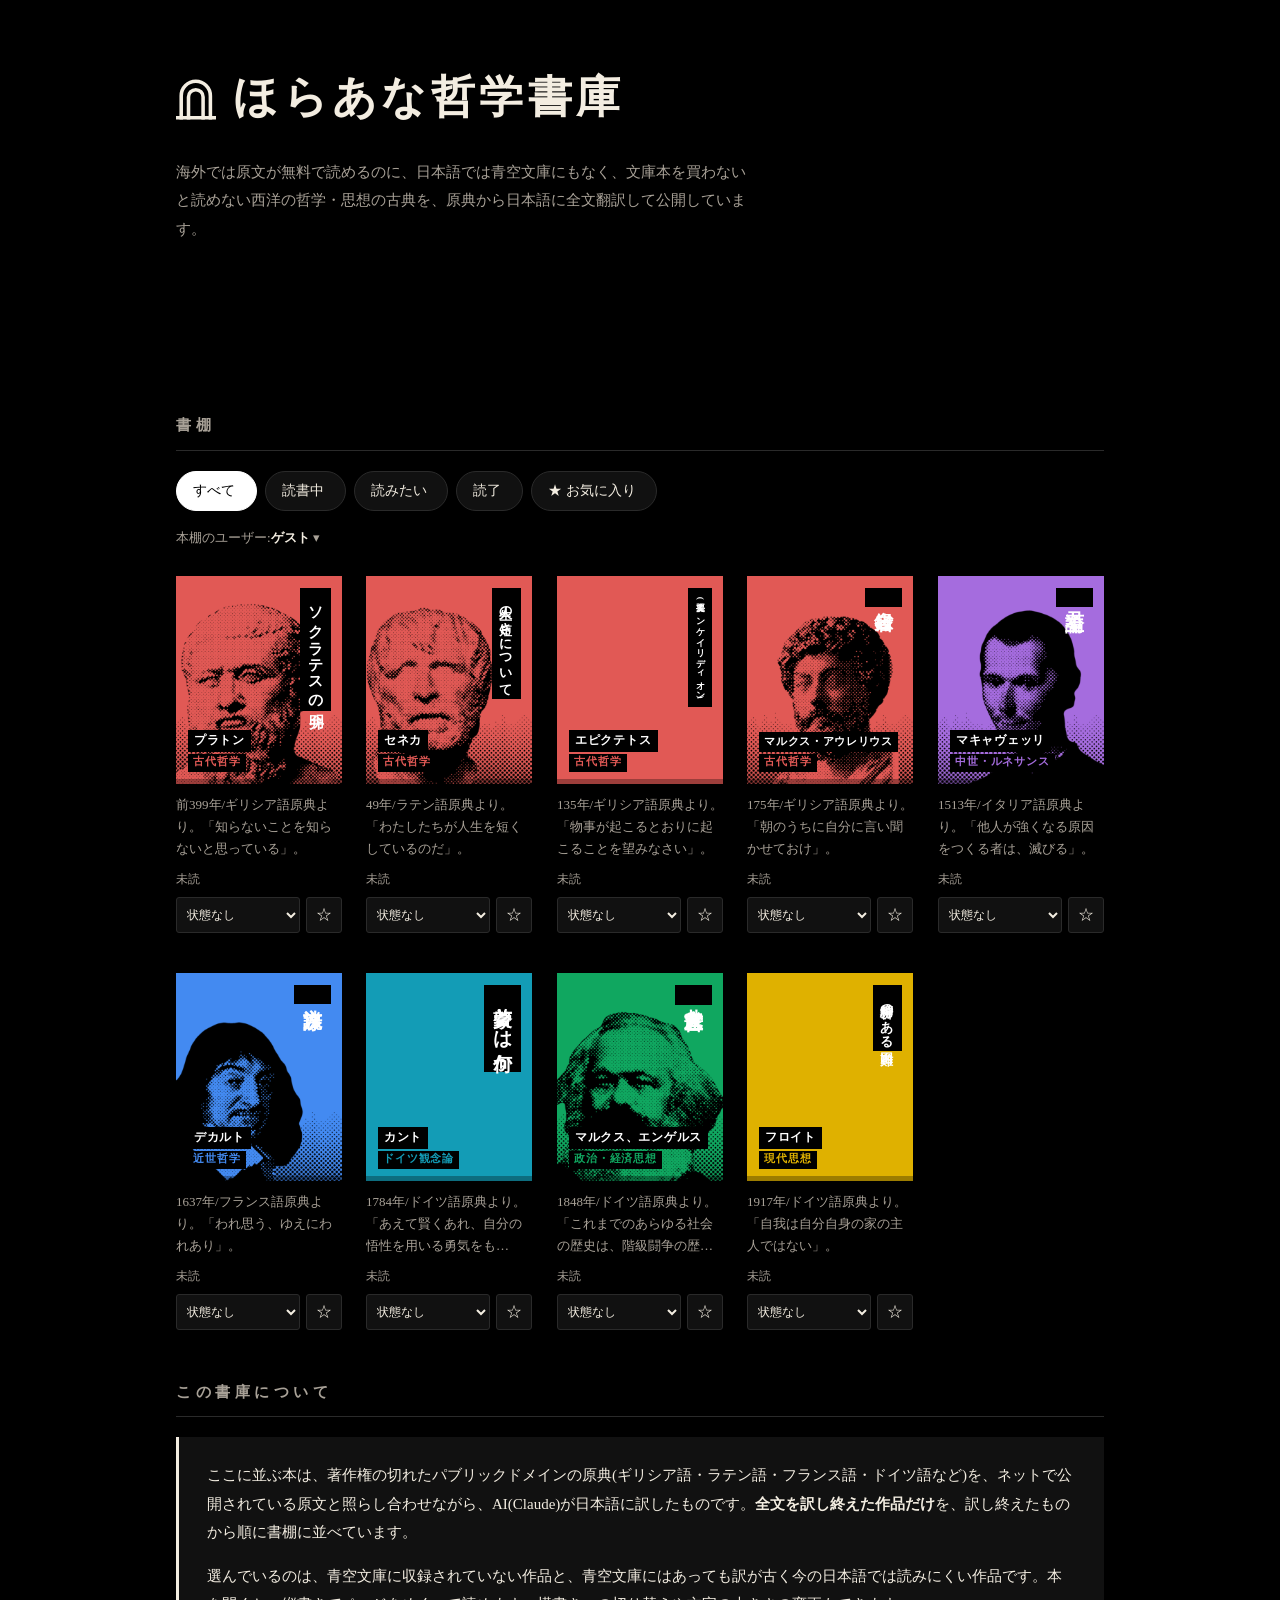
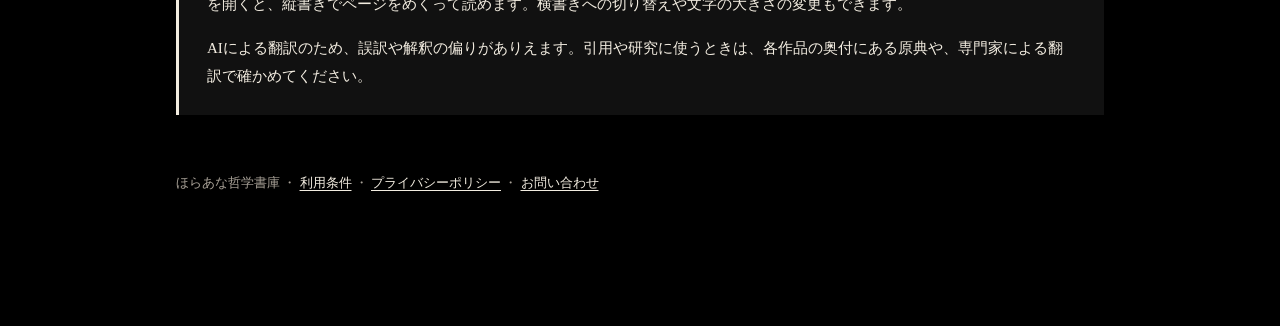
==== commit 28a64195: "マルクス・アウレリウス『自省録』の全訳を公開する Co-Authored-By: Claude Opus 5.5 <noreply@anthropic.com> Claude-Session: htt" ====
--- a/index.html
+++ b/index.html
@@ -59,30 +59,36 @@
       {
         "@type": "ListItem",
         "position": 4,
+        "url": "https://dr-sakamoto.github.io/horaana-Library/philosophy/aurelius-meditations.html",
+        "name": "自省録(全訳)/マルクス・アウレリウス"
+      },
+      {
+        "@type": "ListItem",
+        "position": 5,
         "url": "https://dr-sakamoto.github.io/horaana-Library/philosophy/machiavelli-principe.html",
         "name": "君主論(全訳)/マキャヴェッリ"
       },
       {
         "@type": "ListItem",
-        "position": 5,
+        "position": 6,
         "url": "https://dr-sakamoto.github.io/horaana-Library/philosophy/descartes-methode.html",
         "name": "方法序説(全訳)/デカルト"
       },
       {
         "@type": "ListItem",
-        "position": 6,
+        "position": 7,
         "url": "https://dr-sakamoto.github.io/horaana-Library/philosophy/kant-aufklaerung.html",
         "name": "啓蒙とは何か(全訳)/カント"
       },
       {
         "@type": "ListItem",
-        "position": 7,
+        "position": 8,
         "url": "https://dr-sakamoto.github.io/horaana-Library/philosophy/marx-manifest.html",
         "name": "共産党宣言(全訳)/マルクス、エンゲルス"
       },
       {
         "@type": "ListItem",
-        "position": 8,
+        "position": 9,
         "url": "https://dr-sakamoto.github.io/horaana-Library/philosophy/freud-difficulty.html",
         "name": "精神分析のある困難(全訳)/フロイト"
       }
@@ -203,6 +209,27 @@
                 <button type="button" class="fav-btn" aria-pressed="false" aria-label="「提要(エンケイリディオン)」をお気に入りにする">☆</button>
             </div>
         </li>
+        <li data-book="philosophy/aurelius-meditations.html">
+            <a class="book-cover" href="philosophy/aurelius-meditations.html" data-cover="aurelius-meditations">
+                <span class="title">自省録</span>
+                <span class="foot">
+                    <span class="author">マルクス・アウレリウス</span>
+                    <span class="genre">古代哲学</span>
+                </span>
+                <span class="progress-bar" aria-hidden="true"></span>
+            </a>
+            <div class="book-info">175年/ギリシア語原典より。「朝のうちに自分に言い聞かせておけ」。</div>
+            <div class="book-meta">
+                <span class="progress-text">未読</span>
+                <select class="status-select" aria-label="「自省録」の読書状態">
+                    <option value="">状態なし</option>
+                    <option value="want">読みたい</option>
+                    <option value="reading">読書中</option>
+                    <option value="done">読了</option>
+                </select>
+                <button type="button" class="fav-btn" aria-pressed="false" aria-label="「自省録」をお気に入りにする">☆</button>
+            </div>
+        </li>
         <li data-book="philosophy/machiavelli-principe.html">
             <a class="book-cover" href="philosophy/machiavelli-principe.html" data-cover="machiavelli-principe">
                 <span class="title">君主論</span>
--- a/site.css
+++ b/site.css
@@ -270,6 +270,7 @@
 .book-cover[data-cover="plato-apology"] { --cover: #e15955; --len: 8; --alen: 4; --glen: 4; background-image: url(art/plato-cover.png); }
 .book-cover[data-cover="seneca-brevitate"] { --cover: #e15955; --len: 9; --alen: 3; --glen: 4; background-image: url(art/seneca-cover.png); }
 .book-cover[data-cover="epictetus-enchiridion"] { --cover: #e15955; --len: 13; --alen: 6; --glen: 4; }
+.book-cover[data-cover="aurelius-meditations"] { --cover: #e15955; --len: 3; --alen: 11; --glen: 4; background-image: url(art/aurelius-cover.png); }
 .book-cover[data-cover="machiavelli-principe"] { --cover: #a56cde; --len: 3; --alen: 7; --glen: 8; background-image: url(art/machiavelli-cover.png); }
 .book-cover[data-cover="descartes-methode"] { --cover: #438af1; --len: 4; --alen: 4; --glen: 4; background-image: url(art/descartes-cover.png); }
 .book-cover[data-cover="kant-aufklaerung"] { --cover: #139cb6; --len: 6; --alen: 3; --glen: 6; background-image: url(art/kant-cover.png); }
